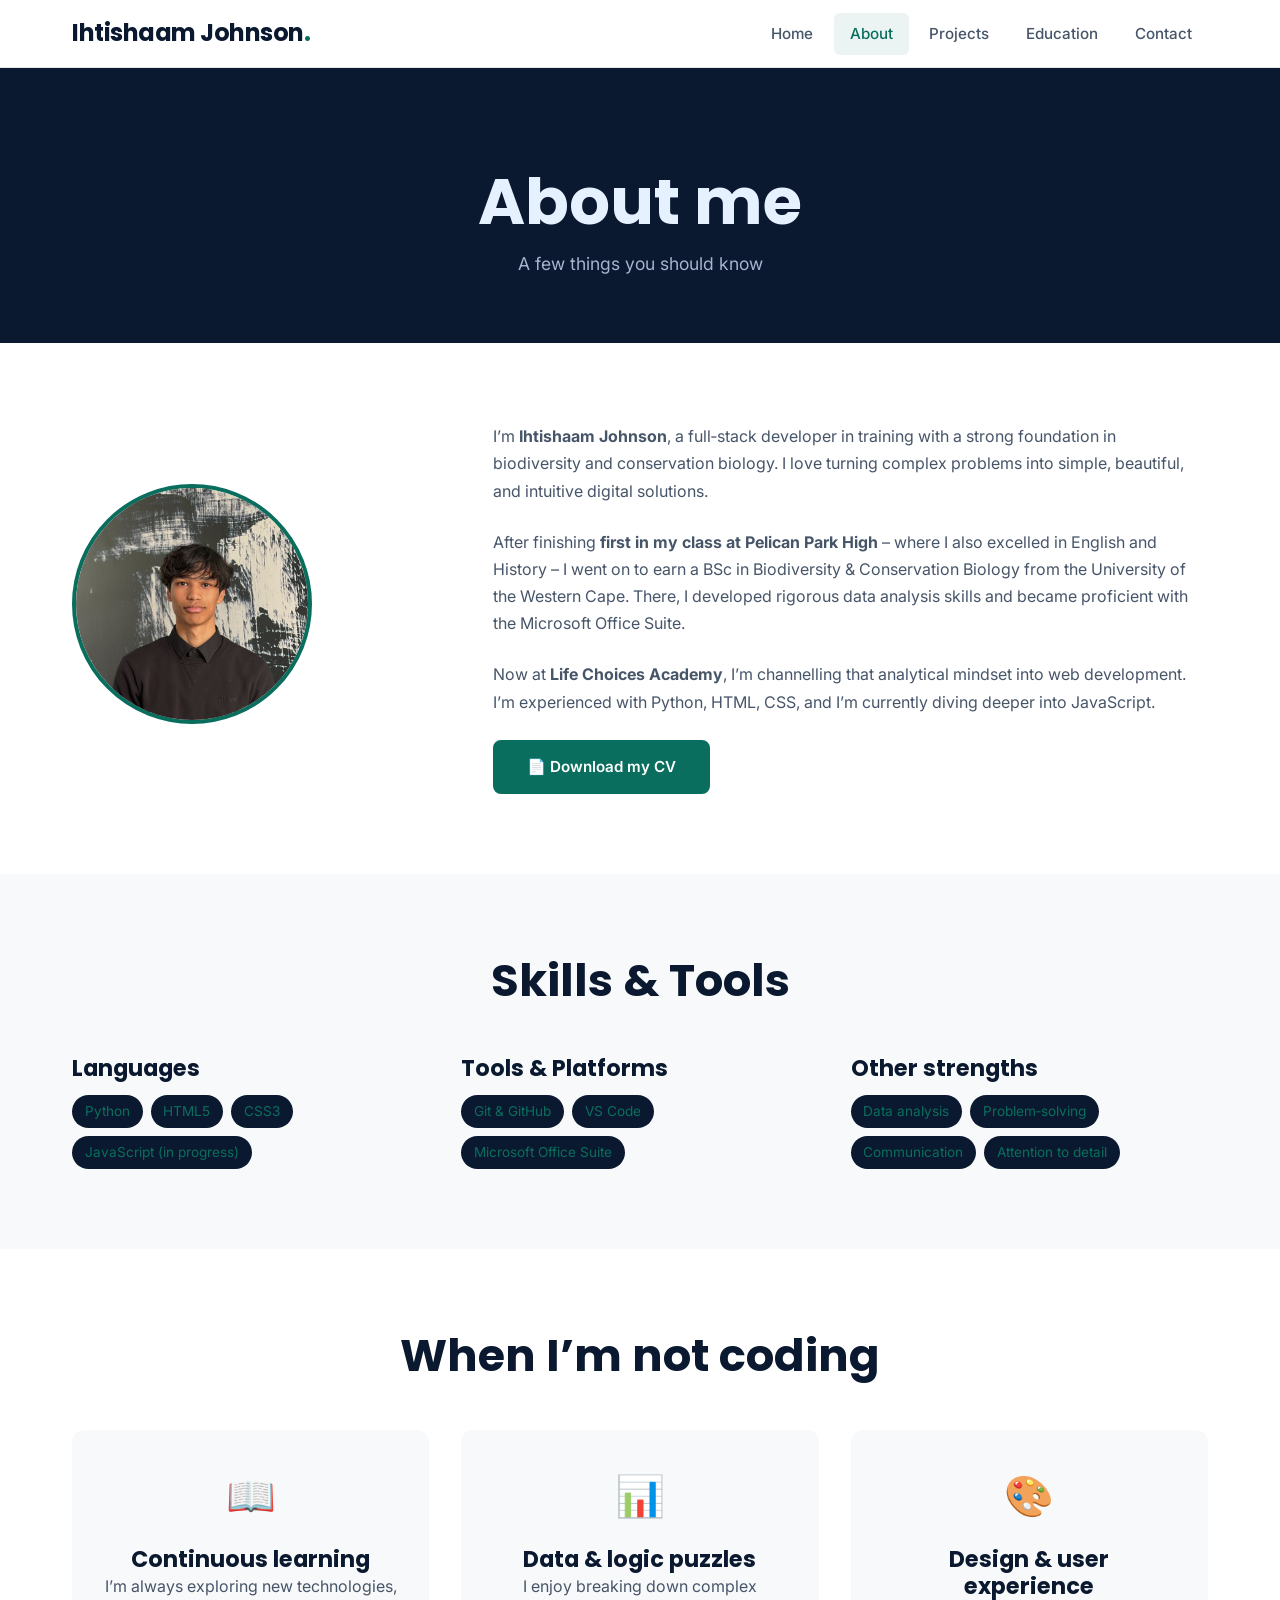
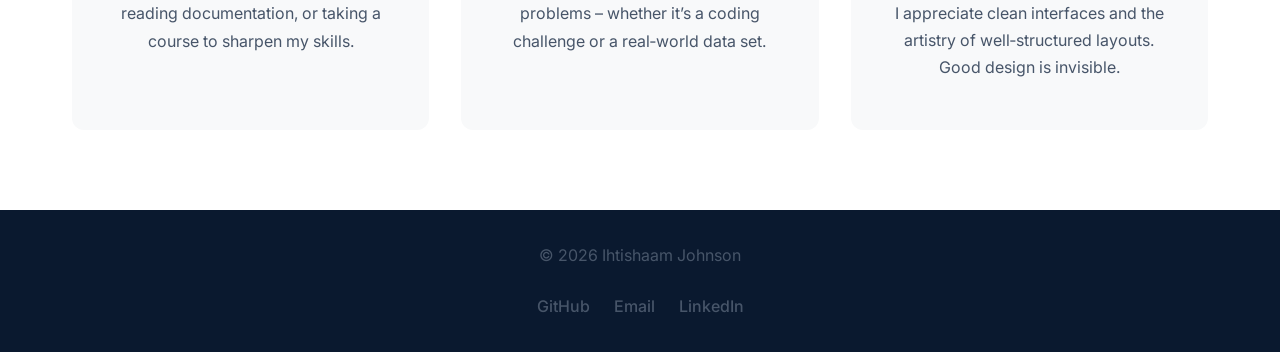
==== about.html @ be78b231 "initial commit" ====
<!DOCTYPE html>
<html lang="en">
<head>
    <meta charset="UTF-8">
    <meta name="viewport" content="width=device-width, initial-scale=1.0">
    <meta name="description" content="About Ihtishaam Johnson – background, skills, and interests.">
    <title>About | Ihtishaam Johnson</title>
    <link rel="stylesheet" href="style.css">
    <link rel="preconnect" href="https://fonts.googleapis.com">
    <link rel="preconnect" href="https://fonts.gstatic.com" crossorigin>
    <link href="https://fonts.googleapis.com/css2?family=Inter:opsz,wght@14..32,400;14..32,500;14..32,600;14..32,700&family=Poppins:wght@600;700;800&display=swap" rel="stylesheet">
</head>
<body>
    <a href="#main-content" class="skip-link">Skip to main content</a>
    <header class="site-header">
        <div class="container nav-container">
            <a href="index.html" class="logo">Ihtishaam Johnson<span class="logo-dot">.</span></a>
            <nav aria-label="Main navigation">
                <ul class="nav-links">
                    <li><a href="index.html" class="nav-link">Home</a></li>
                    <li><a href="about.html" class="nav-link active">About</a></li>
                    <li><a href="projects.html" class="nav-link">Projects</a></li>
                    <li><a href="education.html" class="nav-link">Education</a></li>
                    <li><a href="contact.html" class="nav-link">Contact</a></li>
                </ul>
            </nav>
        </div>
    </header>

    <main id="main-content">
        <section class="page-header about-header">
            <div class="container">
                <h1>About me</h1>
                <p class="page-subtitle">A few things you should know</p>
            </div>
        </section>

        <section class="bio-section">
            <div class="container bio-grid">
                <div class="bio-image">
                    <img src="IMG_1108.jpg" alt="Ihtishaam Johnson" class="bio-portrait">
                </div>
                <div class="bio-text">
                    <p>I’m <strong>Ihtishaam Johnson</strong>, a full‑stack developer in training with a strong foundation in biodiversity and conservation biology. I love turning complex problems into simple, beautiful, and intuitive digital solutions.</p>
                    <p>After finishing <strong>first in my class at Pelican Park High</strong> – where I also excelled in English and History – I went on to earn a BSc in Biodiversity & Conservation Biology from the University of the Western Cape. There, I developed rigorous data analysis skills and became proficient with the Microsoft Office Suite.</p>
                    <p>Now at <strong>Life Choices Academy</strong>, I’m channelling that analytical mindset into web development. I’m experienced with Python, HTML, CSS, and I’m currently diving deeper into JavaScript.</p>
                    <a href="#" class="btn btn-primary" download>📄 Download my CV</a>
                </div>
            </div>
        </section>

        <section class="skills-section">
            <div class="container">
                <h2 class="section-heading">Skills &amp; Tools</h2>
                <div class="skills-grid">
                    <div class="skill-category">
                        <h3>Languages</h3>
                        <ul class="skill-tags">
                            <li>Python</li>
                            <li>HTML5</li>
                            <li>CSS3</li>
                            <li>JavaScript (in progress)</li>
                        </ul>
                    </div>
                    <div class="skill-category">
                        <h3>Tools &amp; Platforms</h3>
                        <ul class="skill-tags">
                            <li>Git &amp; GitHub</li>
                            <li>VS Code</li>
                            <li>Microsoft Office Suite</li>
                        </ul>
                    </div>
                    <div class="skill-category">
                        <h3>Other strengths</h3>
                        <ul class="skill-tags">
                            <li>Data analysis</li>
                            <li>Problem‑solving</li>
                            <li>Communication</li>
                            <li>Attention to detail</li>
                        </ul>
                    </div>
                </div>
            </div>
        </section>

        <section class="interests-section">
            <div class="container">
                <h2 class="section-heading">When I’m not coding</h2>
                <div class="interests-grid">
                    <div class="interest-card">
                        <span class="interest-icon">&#128214;</span>
                        <h3>Continuous learning</h3>
                        <p>I’m always exploring new technologies, reading documentation, or taking a course to sharpen my skills.</p>
                    </div>
                    <div class="interest-card">
                        <span class="interest-icon">&#128202;</span>
                        <h3>Data &amp; logic puzzles</h3>
                        <p>I enjoy breaking down complex problems – whether it’s a coding challenge or a real‑world data set.</p>
                    </div>
                    <div class="interest-card">
                        <span class="interest-icon">&#127912;</span>
                        <h3>Design &amp; user experience</h3>
                        <p>I appreciate clean interfaces and the artistry of well‑structured layouts. Good design is invisible.</p>
                    </div>
                </div>
            </div>
        </section>
    </main>

    <footer class="site-footer">
        <div class="container footer-content">
            <p>&copy; 2026 Ihtishaam Johnson</p>
            <div class="footer-social">
                <a href="https://github.com/ihtishaamj63-web" target="_blank" rel="noopener noreferrer">GitHub</a>
                <a href="mailto:ihtishaamj63@gmail.com">Email</a>
                <a href="https://linkedin.com/" target="_blank" rel="noopener noreferrer">LinkedIn</a>
            </div>
        </div>
    </footer>
</body>
</html>
---- style.css ----
/* ============================================================
   Ihtishaam Johnson – Portfolio Stylesheet
   Updated for better readability (light blue → deeper teal)
   ============================================================ */

:root {
    --navy: #0a192f;
    --navy-light: #112240;
    --navy-shadow: rgba(10, 25, 47, 0.15);
    --slate: #475569;
    --slate-light: #a8b2d1;
    --white: #e6f1ff;
    --teal: #0a6e5e;           /* darker teal – easy to see on white */
    --teal-tint: rgba(10, 110, 94, 0.08);
    --background: #f8f9fa;
    --card-bg: #ffffff;
    --radius: 12px;
    --transition: 0.2s ease-in-out;
    --font-heading: 'Poppins', sans-serif;
    --font-body: 'Inter', sans-serif;
}

*, *::before, *::after { box-sizing: border-box; margin: 0; padding: 0; }

html { scroll-behavior: smooth; font-size: 16px; }

body {
    font-family: var(--font-body);
    background: var(--background);
    color: var(--navy);
    line-height: 1.7;
    -webkit-font-smoothing: antialiased;
}

.skip-link {
    position: absolute; top: -100px; left: 0; background: var(--navy); color: var(--white);
    padding: 1rem; z-index: 1000; font-weight: 600; border-radius: 0 0 var(--radius) 0;
    transition: top 0.2s;
}
.skip-link:focus { top: 0; }

.container { width: 100%; max-width: 1200px; margin: 0 auto; padding: 0 2rem; }

h1, h2, h3, h4 { font-family: var(--font-heading); font-weight: 700; line-height: 1.2; }
h1 { font-size: clamp(2.2rem, 5vw, 4rem); }
h2 { font-size: clamp(1.8rem, 3.5vw, 2.8rem); }
h3 { font-size: 1.4rem; }
p { margin-bottom: 1rem; color: var(--slate); }
a { color: var(--teal); text-decoration: none; transition: color var(--transition); }
a:hover { color: var(--navy); }   /* hover to navy for better contrast */

/* NAVIGATION */
.site-header {
    background: rgba(255,255,255,0.9);
    backdrop-filter: blur(10px);
    border-bottom: 1px solid rgba(10,25,47,0.1);
    position: sticky; top: 0; z-index: 100;
    padding: 0.8rem 0;
}
.nav-container { display: flex; align-items: center; justify-content: space-between; flex-wrap: wrap; }
.logo {
    font-family: var(--font-heading); font-weight: 700; font-size: 1.5rem;
    color: var(--navy); letter-spacing: -0.5px;
}
.logo-dot { color: var(--teal); }
.nav-links { display: flex; gap: 0.3rem; list-style: none; flex-wrap: wrap; }
.nav-link {
    padding: 0.5rem 1rem; font-size: 0.95rem; font-weight: 500; color: var(--slate);
    border-radius: 6px; transition: all var(--transition); display: inline-block;
}
.nav-link:hover { color: var(--teal); background: var(--teal-tint); }
.nav-link.active { color: var(--teal); background: var(--teal-tint); }

/* BUTTONS */
.btn {
    display: inline-block; padding: 0.75rem 2rem; font-weight: 600; font-size: 0.95rem;
    border: 2px solid transparent; border-radius: 8px; cursor: pointer; text-align: center;
    transition: all var(--transition); font-family: var(--font-body);
}
.btn-primary { background: var(--teal); color: #fff; border-color: var(--teal); }
.btn-primary:hover { background: var(--navy); color: var(--teal); border-color: var(--navy); }
.btn-outline { background: transparent; color: var(--navy); border-color: var(--navy); }
.btn-outline:hover { background: var(--navy); color: #fff; }
.btn-secondary { background: transparent; color: var(--teal); border-color: var(--teal); }
.btn-secondary:hover { background: var(--teal); color: #fff; }
.btn-small { padding: 0.5rem 1.2rem; font-size: 0.85rem; }
.btn-disabled { opacity: 0.5; cursor: not-allowed; pointer-events: none; }

/* HERO (home) */
.hero {
    min-height: 90vh; display: flex; align-items: center;
    background: linear-gradient(180deg, #f8f9fa 0%, #e9edf2 100%);
}
.hero-content { display: flex; align-items: center; gap: 4rem; }
.hero-text { flex: 1; }
.hero-greeting { color: var(--teal); font-family: var(--font-heading); font-weight: 600; margin-bottom: 0.5rem; }
.hero-name { color: var(--navy); margin-bottom: 0.3rem; }
.hero-tagline { color: var(--slate); font-size: 2rem; margin-bottom: 1.5rem; }
.hero-description { max-width: 500px; margin-bottom: 2rem; }
.hero-buttons { display: flex; gap: 1rem; flex-wrap: wrap; }
.hero-image-wrapper { flex-shrink: 0; }
.hero-portrait {
    width: 280px; height: 280px; border-radius: 50%; object-fit: cover;
    border: 4px solid var(--teal); box-shadow: 0 10px 30px rgba(0,0,0,0.1);
    transition: transform var(--transition);
}
.hero-portrait:hover { transform: scale(1.02); }

/* FEATURES (home) */
.features { padding: 6rem 0; background: #fff; }
.features-grid { display: grid; grid-template-columns: repeat(auto-fit, minmax(250px, 1fr)); gap: 2.5rem; }
.feature-item { text-align: center; }
.feature-icon { font-size: 2.5rem; display: block; margin-bottom: 1rem; }
.feature-item h3 { margin-bottom: 0.5rem; color: var(--navy); }

/* PAGE HEADERS */
.page-header { padding: 6rem 0 3rem; text-align: center; background: var(--navy); color: var(--white); }
.page-header h1 { color: var(--white); }
.page-subtitle { color: var(--slate-light); font-size: 1.1rem; margin-top: 0.5rem; }

/* BIO (about) */
.bio-section { padding: 5rem 0; background: #fff; }
.bio-grid { display: grid; grid-template-columns: 1fr 2fr; gap: 4rem; align-items: center; }
.bio-portrait { width: 240px; height: 240px; border-radius: 50%; object-fit: cover; border: 4px solid var(--teal); }
.bio-text p { margin-bottom: 1.5rem; }

/* SKILLS (about) */
.skills-section { padding: 5rem 0; background: var(--background); }
.section-heading { text-align: center; margin-bottom: 3rem; }
.skills-grid { display: grid; grid-template-columns: repeat(auto-fit, minmax(200px, 1fr)); gap: 2rem; }
.skill-category h3 { margin-bottom: 0.8rem; color: var(--navy); }
.skill-tags { list-style: none; display: flex; flex-wrap: wrap; gap: 0.5rem; }
.skill-tags li { background: var(--navy); color: var(--teal); padding: 0.3rem 0.8rem; border-radius: 20px; font-size: 0.85rem; }

/* INTERESTS */
.interests-section { padding: 5rem 0; background: #fff; }
.interests-grid { display: grid; grid-template-columns: repeat(auto-fit, minmax(250px, 1fr)); gap: 2rem; }
.interest-card { background: var(--background); padding: 2rem; border-radius: var(--radius); text-align: center; transition: all var(--transition); }
.interest-card:hover { transform: translateY(-5px); box-shadow: 0 10px 20px rgba(0,0,0,0.08); }
.interest-icon { font-size: 2.5rem; display: block; margin-bottom: 1rem; }

/* PROJECTS */
.projects-grid-section { padding: 5rem 0; background: #fff; }
.project-cards { display: grid; grid-template-columns: repeat(auto-fit, minmax(300px, 1fr)); gap: 2rem; }
.project-card {
    background: var(--background); padding: 2rem; border-radius: var(--radius);
    transition: all var(--transition); text-align: center;
    border: 1px solid transparent;
}
.project-card:hover { border-color: var(--teal); transform: translateY(-5px); box-shadow: 0 10px 20px rgba(0,0,0,0.1); }
.project-icon { font-size: 3rem; margin-bottom: 1rem; }
.project-card h3 { margin-bottom: 0.5rem; }
.tech-list { display: flex; justify-content: center; gap: 0.5rem; list-style: none; margin: 1rem 0; flex-wrap: wrap; }
.tech-list li { background: var(--navy); color: var(--teal); padding: 0.2rem 0.7rem; border-radius: 15px; font-size: 0.8rem; }
.project-card-soon { opacity: 0.8; }

/* EDUCATION TIMELINE */
.education-timeline { padding: 5rem 0; background: #fff; }
.timeline { max-width: 700px; margin: 0 auto; position: relative; padding-left: 3rem; }
.timeline::before { content: ''; position: absolute; left: 15px; top: 0; bottom: 0; width: 3px; background: var(--teal); }
.timeline-item { position: relative; margin-bottom: 2.5rem; }
.timeline-marker {
    position: absolute; left: -2.5rem; top: 5px; width: 20px; height: 20px;
    background: var(--navy); border: 3px solid var(--teal); border-radius: 50%;
}
.marker-current { background: var(--teal); }
.timeline-card { background: var(--background); padding: 1.5rem; border-radius: var(--radius); }
.date { font-size: 0.8rem; font-weight: 600; color: var(--teal); text-transform: uppercase; }
.location { font-size: 0.9rem; color: var(--slate); margin-bottom: 0.5rem; }

/* CONTACT */
.contact-section { padding: 5rem 0; background: #fff; }
.contact-grid { display: grid; grid-template-columns: 1fr 1fr; gap: 3rem; }
.contact-info { font-size: 1.05rem; }
.contact-form { display: flex; flex-direction: column; gap: 1.2rem; }
.form-group { display: flex; flex-direction: column; }
.form-group label { font-weight: 600; margin-bottom: 0.3rem; color: var(--navy); }
.form-group input, .form-group textarea {
    padding: 0.8rem 1rem; border: 2px solid #e0e0e0; border-radius: 8px;
    font-family: var(--font-body); font-size: 1rem; transition: border-color var(--transition);
}
.form-group input:focus, .form-group textarea:focus { outline: none; border-color: var(--teal); }

/* FOOTER */
.site-footer { background: var(--navy); color: var(--slate); padding: 2rem 0; text-align: center; }
.footer-content { display: flex; flex-direction: column; align-items: center; gap: 0.5rem; }
.footer-social { display: flex; gap: 1.5rem; }
.footer-social a { color: var(--slate); font-weight: 500; }
.footer-social a:hover { color: var(--teal); }

/* RESPONSIVE */
@media (max-width: 768px) {
    .hero-content { flex-direction: column-reverse; text-align: center; gap: 2rem; }
    .hero-portrait { width: 200px; height: 200px; }
    .bio-grid { grid-template-columns: 1fr; }
    .contact-grid { grid-template-columns: 1fr; }
    .nav-container { justify-content: center; }
}
@media (max-width: 480px) {
    .nav-links { flex-direction: column; align-items: center; width: 100%; }
}
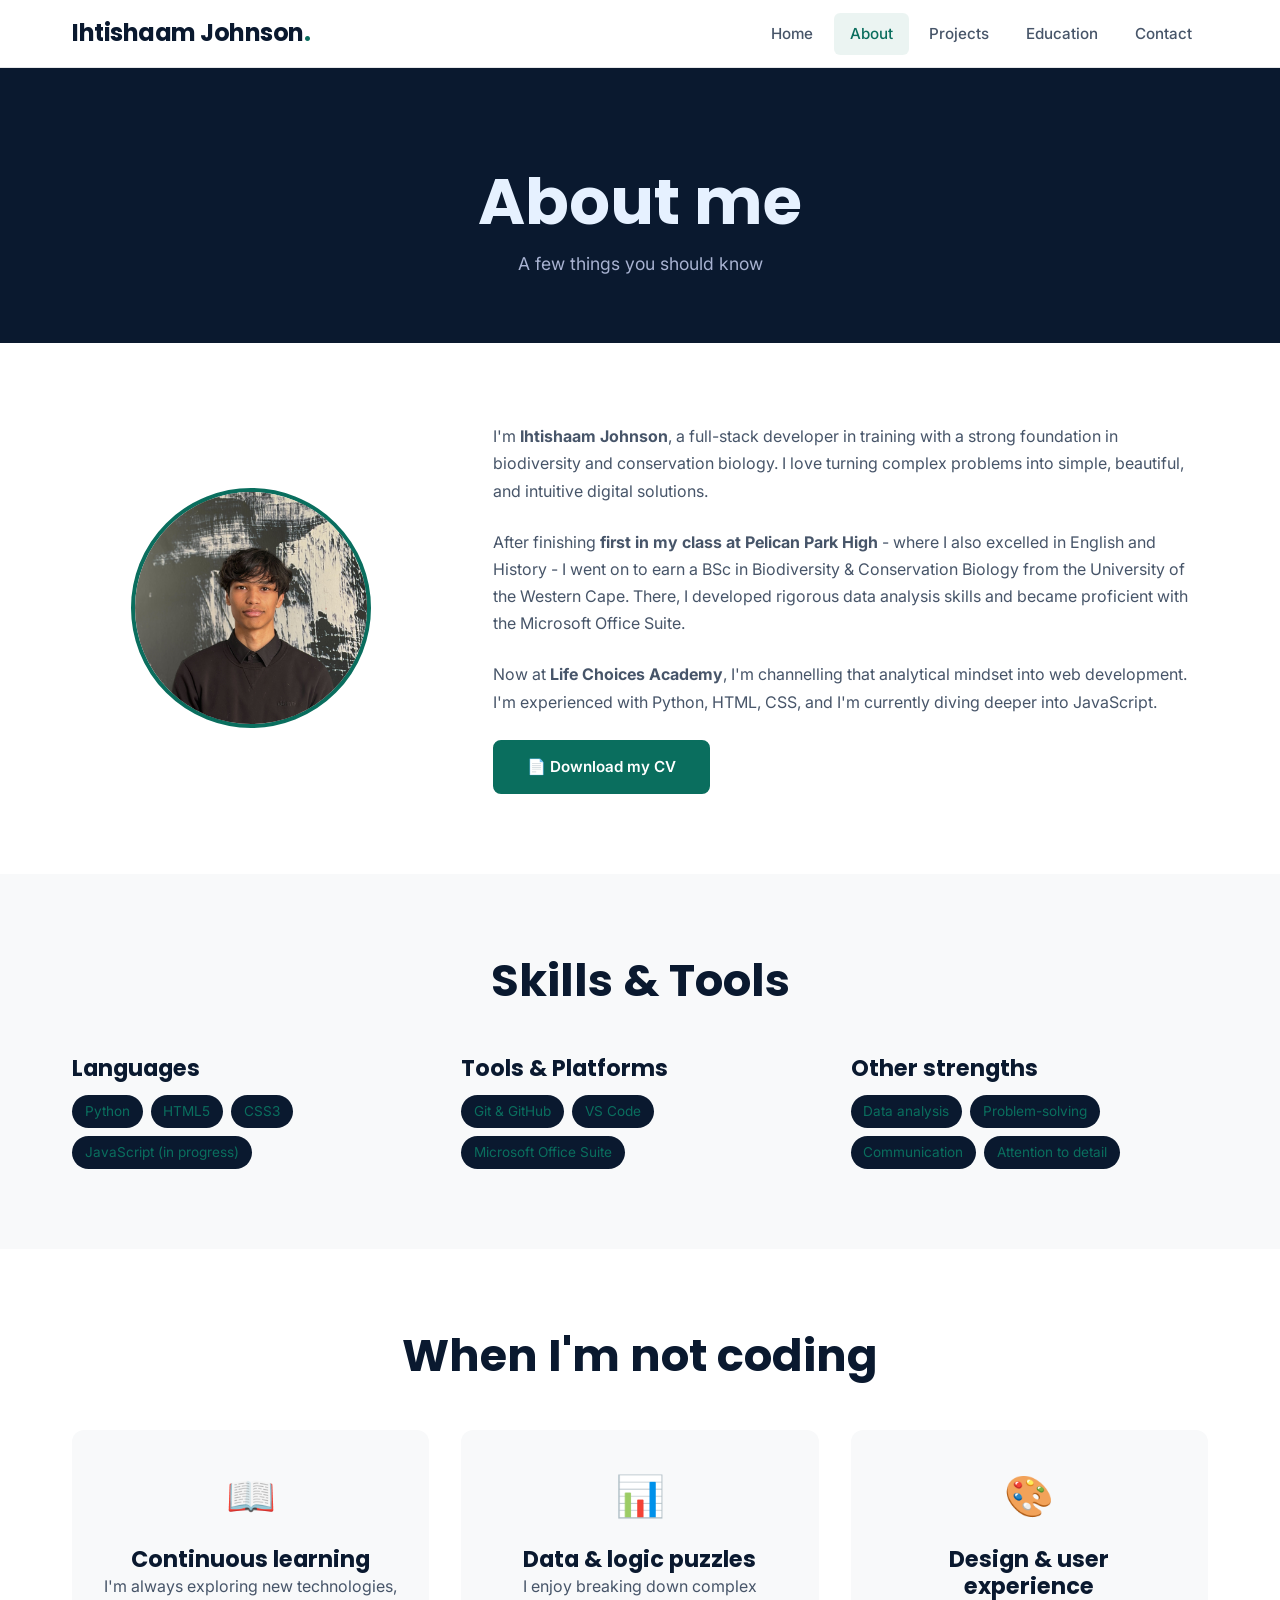
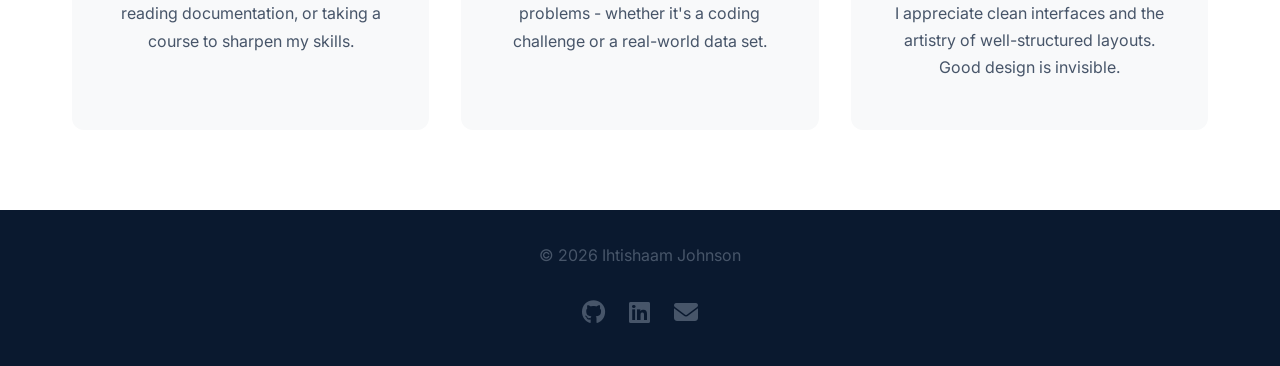
==== commit 29db1aa1: "media query adjustment" ====
--- a/about.html
+++ b/about.html
@@ -1,121 +1,184 @@
-<!DOCTYPE html>
+<!doctype html>
 <html lang="en">
-<head>
-    <meta charset="UTF-8">
-    <meta name="viewport" content="width=device-width, initial-scale=1.0">
-    <meta name="description" content="About Ihtishaam Johnson – background, skills, and interests.">
+  <head>
+    <meta charset="UTF-8" />
+    <meta name="viewport" content="width=device-width, initial-scale=1.0" />
+    <meta
+      name="description"
+      content="About Ihtishaam Johnson - background, skills, and interests."
+    />
     <title>About | Ihtishaam Johnson</title>
-    <link rel="stylesheet" href="style.css">
-    <link rel="preconnect" href="https://fonts.googleapis.com">
-    <link rel="preconnect" href="https://fonts.gstatic.com" crossorigin>
-    <link href="https://fonts.googleapis.com/css2?family=Inter:opsz,wght@14..32,400;14..32,500;14..32,600;14..32,700&family=Poppins:wght@600;700;800&display=swap" rel="stylesheet">
-</head>
-<body>
+    <link rel="stylesheet" href="style.css" />
+    <link rel="preconnect" href="https://fonts.googleapis.com" />
+    <link rel="preconnect" href="https://fonts.gstatic.com" crossorigin />
+    <link
+      href="https://fonts.googleapis.com/css2?family=Inter:opsz,wght@14..32,400;14..32,500;14..32,600;14..32,700&family=Poppins:wght@600;700;800&display=swap"
+      rel="stylesheet"
+    />
+    <link
+      rel="stylesheet"
+      href="https://cdnjs.cloudflare.com/ajax/libs/font-awesome/6.5.1/css/all.min.css"
+    />
+  </head>
+  <body>
     <a href="#main-content" class="skip-link">Skip to main content</a>
     <header class="site-header">
-        <div class="container nav-container">
-            <a href="index.html" class="logo">Ihtishaam Johnson<span class="logo-dot">.</span></a>
-            <nav aria-label="Main navigation">
-                <ul class="nav-links">
-                    <li><a href="index.html" class="nav-link">Home</a></li>
-                    <li><a href="about.html" class="nav-link active">About</a></li>
-                    <li><a href="projects.html" class="nav-link">Projects</a></li>
-                    <li><a href="education.html" class="nav-link">Education</a></li>
-                    <li><a href="contact.html" class="nav-link">Contact</a></li>
-                </ul>
-            </nav>
-        </div>
+      <div class="container nav-container">
+        <a href="index.html" class="logo"
+          >Ihtishaam Johnson<span class="logo-dot">.</span></a
+        >
+        <nav aria-label="Main navigation">
+          <ul class="nav-links">
+            <li><a href="index.html" class="nav-link">Home</a></li>
+            <li><a href="about.html" class="nav-link active">About</a></li>
+            <li><a href="projects.html" class="nav-link">Projects</a></li>
+            <li><a href="education.html" class="nav-link">Education</a></li>
+            <li><a href="contact.html" class="nav-link">Contact</a></li>
+          </ul>
+        </nav>
+      </div>
     </header>
 
     <main id="main-content">
-        <section class="page-header about-header">
-            <div class="container">
-                <h1>About me</h1>
-                <p class="page-subtitle">A few things you should know</p>
+      <section class="page-header about-header">
+        <div class="container">
+          <h1>About me</h1>
+          <p class="page-subtitle">A few things you should know</p>
+        </div>
+      </section>
+
+      <section class="bio-section">
+        <div class="container bio-grid">
+          <div class="bio-image">
+            <img
+              src="IMG_1108.jpg"
+              alt="Ihtishaam Johnson"
+              class="bio-portrait"
+            />
+          </div>
+          <div class="bio-text">
+            <p>
+              I'm <strong>Ihtishaam Johnson</strong>, a full-stack developer in
+              training with a strong foundation in biodiversity and conservation
+              biology. I love turning complex problems into simple, beautiful,
+              and intuitive digital solutions.
+            </p>
+            <p>
+              After finishing
+              <strong>first in my class at Pelican Park High</strong> - where I
+              also excelled in English and History - I went on to earn a BSc in
+              Biodiversity & Conservation Biology from the University of the
+              Western Cape. There, I developed rigorous data analysis skills and
+              became proficient with the Microsoft Office Suite.
+            </p>
+            <p>
+              Now at <strong>Life Choices Academy</strong>, I'm channelling that
+              analytical mindset into web development. I'm experienced with
+              Python, HTML, CSS, and I'm currently diving deeper into
+              JavaScript.
+            </p>
+            <a href="CV Ihtishaam Johnson.docx" class="btn btn-primary" download
+              >📄 Download my CV</a
+            >
+          </div>
+        </div>
+      </section>
+
+      <section class="skills-section">
+        <div class="container">
+          <h2 class="section-heading">Skills &amp; Tools</h2>
+          <div class="skills-grid">
+            <div class="skill-category">
+              <h3>Languages</h3>
+              <ul class="skill-tags">
+                <li>Python</li>
+                <li>HTML5</li>
+                <li>CSS3</li>
+                <li>JavaScript (in progress)</li>
+              </ul>
             </div>
-        </section>
+            <div class="skill-category">
+              <h3>Tools &amp; Platforms</h3>
+              <ul class="skill-tags">
+                <li>Git &amp; GitHub</li>
+                <li>VS Code</li>
+                <li>Microsoft Office Suite</li>
+              </ul>
+            </div>
+            <div class="skill-category">
+              <h3>Other strengths</h3>
+              <ul class="skill-tags">
+                <li>Data analysis</li>
+                <li>Problem-solving</li>
+                <li>Communication</li>
+                <li>Attention to detail</li>
+              </ul>
+            </div>
+          </div>
+        </div>
+      </section>
 
-        <section class="bio-section">
-            <div class="container bio-grid">
-                <div class="bio-image">
-                    <img src="IMG_1108.jpg" alt="Ihtishaam Johnson" class="bio-portrait">
-                </div>
-                <div class="bio-text">
-                    <p>I’m <strong>Ihtishaam Johnson</strong>, a full‑stack developer in training with a strong foundation in biodiversity and conservation biology. I love turning complex problems into simple, beautiful, and intuitive digital solutions.</p>
-                    <p>After finishing <strong>first in my class at Pelican Park High</strong> – where I also excelled in English and History – I went on to earn a BSc in Biodiversity & Conservation Biology from the University of the Western Cape. There, I developed rigorous data analysis skills and became proficient with the Microsoft Office Suite.</p>
-                    <p>Now at <strong>Life Choices Academy</strong>, I’m channelling that analytical mindset into web development. I’m experienced with Python, HTML, CSS, and I’m currently diving deeper into JavaScript.</p>
-                    <a href="#" class="btn btn-primary" download>📄 Download my CV</a>
-                </div>
+      <section class="interests-section">
+        <div class="container">
+          <h2 class="section-heading">When I'm not coding</h2>
+          <div class="interests-grid">
+            <div class="interest-card">
+              <span class="interest-icon">&#128214;</span>
+              <h3>Continuous learning</h3>
+              <p>
+                I'm always exploring new technologies, reading documentation, or
+                taking a course to sharpen my skills.
+              </p>
             </div>
-        </section>
-
-        <section class="skills-section">
-            <div class="container">
-                <h2 class="section-heading">Skills &amp; Tools</h2>
-                <div class="skills-grid">
-                    <div class="skill-category">
-                        <h3>Languages</h3>
-                        <ul class="skill-tags">
-                            <li>Python</li>
-                            <li>HTML5</li>
-                            <li>CSS3</li>
-                            <li>JavaScript (in progress)</li>
-                        </ul>
-                    </div>
-                    <div class="skill-category">
-                        <h3>Tools &amp; Platforms</h3>
-                        <ul class="skill-tags">
-                            <li>Git &amp; GitHub</li>
-                            <li>VS Code</li>
-                            <li>Microsoft Office Suite</li>
-                        </ul>
-                    </div>
-                    <div class="skill-category">
-                        <h3>Other strengths</h3>
-                        <ul class="skill-tags">
-                            <li>Data analysis</li>
-                            <li>Problem‑solving</li>
-                            <li>Communication</li>
-                            <li>Attention to detail</li>
-                        </ul>
-                    </div>
-                </div>
+            <div class="interest-card">
+              <span class="interest-icon">&#128202;</span>
+              <h3>Data &amp; logic puzzles</h3>
+              <p>
+                I enjoy breaking down complex problems - whether it's a coding
+                challenge or a real-world data set.
+              </p>
             </div>
-        </section>
-
-        <section class="interests-section">
-            <div class="container">
-                <h2 class="section-heading">When I’m not coding</h2>
-                <div class="interests-grid">
-                    <div class="interest-card">
-                        <span class="interest-icon">&#128214;</span>
-                        <h3>Continuous learning</h3>
-                        <p>I’m always exploring new technologies, reading documentation, or taking a course to sharpen my skills.</p>
-                    </div>
-                    <div class="interest-card">
-                        <span class="interest-icon">&#128202;</span>
-                        <h3>Data &amp; logic puzzles</h3>
-                        <p>I enjoy breaking down complex problems – whether it’s a coding challenge or a real‑world data set.</p>
-                    </div>
-                    <div class="interest-card">
-                        <span class="interest-icon">&#127912;</span>
-                        <h3>Design &amp; user experience</h3>
-                        <p>I appreciate clean interfaces and the artistry of well‑structured layouts. Good design is invisible.</p>
-                    </div>
-                </div>
+            <div class="interest-card">
+              <span class="interest-icon">&#127912;</span>
+              <h3>Design &amp; user experience</h3>
+              <p>
+                I appreciate clean interfaces and the artistry of
+                well-structured layouts. Good design is invisible.
+              </p>
             </div>
-        </section>
+          </div>
+        </div>
+      </section>
     </main>
 
     <footer class="site-footer">
-        <div class="container footer-content">
-            <p>&copy; 2026 Ihtishaam Johnson</p>
-            <div class="footer-social">
-                <a href="https://github.com/ihtishaamj63-web" target="_blank" rel="noopener noreferrer">GitHub</a>
-                <a href="mailto:ihtishaamj63@gmail.com">Email</a>
-                <a href="https://linkedin.com/" target="_blank" rel="noopener noreferrer">LinkedIn</a>
-            </div>
+      <div class="container footer-content">
+        <p>&copy; 2026 Ihtishaam Johnson</p>
+        <div class="footer-social">
+          <!-- GitHub -->
+          <a
+            href="https://github.com/ihtishaamj63-web"
+            target="_blank"
+            rel="noopener noreferrer"
+            aria-label="GitHub"
+          >
+            <i class="fa-brands fa-github"></i>
+          </a>
+          <!-- LinkedIn -->
+          <a
+            href="https://linkedin.com/"
+            target="_blank"
+            rel="noopener noreferrer"
+            aria-label="LinkedIn"
+          >
+            <i class="fa-brands fa-linkedin"></i>
+          </a>
+          <!-- Gmail -->
+          <a href="mailto:ihtishaamj63@gmail.com" aria-label="Email">
+            <i class="fa-solid fa-envelope"></i>
+          </a>
         </div>
+      </div>
     </footer>
-</body>
-</html>+  </body>
+</html>
--- a/style.css
+++ b/style.css
@@ -1,201 +1,613 @@
 /* ============================================================
    Ihtishaam Johnson – Portfolio Stylesheet
-   Updated for better readability (light blue → deeper teal)
+   Updated: fixed About page alignment on mobile
    ============================================================ */
 
 :root {
-    --navy: #0a192f;
-    --navy-light: #112240;
-    --navy-shadow: rgba(10, 25, 47, 0.15);
-    --slate: #475569;
-    --slate-light: #a8b2d1;
-    --white: #e6f1ff;
-    --teal: #0a6e5e;           /* darker teal – easy to see on white */
-    --teal-tint: rgba(10, 110, 94, 0.08);
-    --background: #f8f9fa;
-    --card-bg: #ffffff;
-    --radius: 12px;
-    --transition: 0.2s ease-in-out;
-    --font-heading: 'Poppins', sans-serif;
-    --font-body: 'Inter', sans-serif;
-}
-
-*, *::before, *::after { box-sizing: border-box; margin: 0; padding: 0; }
-
-html { scroll-behavior: smooth; font-size: 16px; }
+  --navy: #0a192f;
+  --navy-light: #112240;
+  --navy-shadow: rgba(10, 25, 47, 0.15);
+  --slate: #475569;
+  --slate-light: #a8b2d1;
+  --white: #e6f1ff;
+  --teal: #0a6e5e;
+  --teal-tint: rgba(10, 110, 94, 0.08);
+  --background: #f8f9fa;
+  --card-bg: #ffffff;
+  --radius: 12px;
+  --transition: 0.2s ease-in-out;
+  --font-heading: "Poppins", sans-serif;
+  --font-body: "Inter", sans-serif;
+}
+
+*,
+*::before,
+*::after {
+  box-sizing: border-box;
+  margin: 0;
+  padding: 0;
+}
+
+html {
+  scroll-behavior: smooth;
+  font-size: 16px;
+}
 
 body {
-    font-family: var(--font-body);
-    background: var(--background);
-    color: var(--navy);
-    line-height: 1.7;
-    -webkit-font-smoothing: antialiased;
+  font-family: var(--font-body);
+  background: var(--background);
+  color: var(--navy);
+  line-height: 1.7;
+  -webkit-font-smoothing: antialiased;
 }
 
 .skip-link {
-    position: absolute; top: -100px; left: 0; background: var(--navy); color: var(--white);
-    padding: 1rem; z-index: 1000; font-weight: 600; border-radius: 0 0 var(--radius) 0;
-    transition: top 0.2s;
-}
-.skip-link:focus { top: 0; }
-
-.container { width: 100%; max-width: 1200px; margin: 0 auto; padding: 0 2rem; }
-
-h1, h2, h3, h4 { font-family: var(--font-heading); font-weight: 700; line-height: 1.2; }
-h1 { font-size: clamp(2.2rem, 5vw, 4rem); }
-h2 { font-size: clamp(1.8rem, 3.5vw, 2.8rem); }
-h3 { font-size: 1.4rem; }
-p { margin-bottom: 1rem; color: var(--slate); }
-a { color: var(--teal); text-decoration: none; transition: color var(--transition); }
-a:hover { color: var(--navy); }   /* hover to navy for better contrast */
+  position: absolute;
+  top: -100px;
+  left: 0;
+  background: var(--navy);
+  color: var(--white);
+  padding: 1rem;
+  z-index: 1000;
+  font-weight: 600;
+  border-radius: 0 0 var(--radius) 0;
+  transition: top 0.2s;
+}
+.skip-link:focus {
+  top: 0;
+}
+
+.container {
+  width: 100%;
+  max-width: 1200px;
+  margin: 0 auto;
+  padding: 0 2rem;
+}
+
+h1,
+h2,
+h3,
+h4 {
+  font-family: var(--font-heading);
+  font-weight: 700;
+  line-height: 1.2;
+}
+h1 {
+  font-size: clamp(2.2rem, 5vw, 4rem);
+}
+h2 {
+  font-size: clamp(1.8rem, 3.5vw, 2.8rem);
+}
+h3 {
+  font-size: 1.4rem;
+}
+p {
+  margin-bottom: 1rem;
+  color: var(--slate);
+}
+a {
+  color: var(--teal);
+  text-decoration: none;
+  transition: color var(--transition);
+}
+a:hover {
+  color: var(--navy);
+}
 
 /* NAVIGATION */
 .site-header {
-    background: rgba(255,255,255,0.9);
-    backdrop-filter: blur(10px);
-    border-bottom: 1px solid rgba(10,25,47,0.1);
-    position: sticky; top: 0; z-index: 100;
-    padding: 0.8rem 0;
-}
-.nav-container { display: flex; align-items: center; justify-content: space-between; flex-wrap: wrap; }
+  background: rgba(255, 255, 255, 0.9);
+  backdrop-filter: blur(10px);
+  border-bottom: 1px solid rgba(10, 25, 47, 0.1);
+  position: sticky;
+  top: 0;
+  z-index: 100;
+  padding: 0.8rem 0;
+}
+.nav-container {
+  display: flex;
+  align-items: center;
+  justify-content: space-between;
+  flex-wrap: wrap;
+}
 .logo {
-    font-family: var(--font-heading); font-weight: 700; font-size: 1.5rem;
-    color: var(--navy); letter-spacing: -0.5px;
-}
-.logo-dot { color: var(--teal); }
-.nav-links { display: flex; gap: 0.3rem; list-style: none; flex-wrap: wrap; }
+  font-family: var(--font-heading);
+  font-weight: 700;
+  font-size: 1.5rem;
+  color: var(--navy);
+  letter-spacing: -0.5px;
+}
+.logo-dot {
+  color: var(--teal);
+}
+.nav-links {
+  display: flex;
+  gap: 0.3rem;
+  list-style: none;
+  flex-wrap: wrap;
+}
 .nav-link {
-    padding: 0.5rem 1rem; font-size: 0.95rem; font-weight: 500; color: var(--slate);
-    border-radius: 6px; transition: all var(--transition); display: inline-block;
-}
-.nav-link:hover { color: var(--teal); background: var(--teal-tint); }
-.nav-link.active { color: var(--teal); background: var(--teal-tint); }
+  padding: 0.5rem 1rem;
+  font-size: 0.95rem;
+  font-weight: 500;
+  color: var(--slate);
+  border-radius: 6px;
+  transition: all var(--transition);
+  display: inline-block;
+}
+.nav-link:hover {
+  color: var(--teal);
+  background: var(--teal-tint);
+}
+.nav-link.active {
+  color: var(--teal);
+  background: var(--teal-tint);
+}
 
 /* BUTTONS */
 .btn {
-    display: inline-block; padding: 0.75rem 2rem; font-weight: 600; font-size: 0.95rem;
-    border: 2px solid transparent; border-radius: 8px; cursor: pointer; text-align: center;
-    transition: all var(--transition); font-family: var(--font-body);
-}
-.btn-primary { background: var(--teal); color: #fff; border-color: var(--teal); }
-.btn-primary:hover { background: var(--navy); color: var(--teal); border-color: var(--navy); }
-.btn-outline { background: transparent; color: var(--navy); border-color: var(--navy); }
-.btn-outline:hover { background: var(--navy); color: #fff; }
-.btn-secondary { background: transparent; color: var(--teal); border-color: var(--teal); }
-.btn-secondary:hover { background: var(--teal); color: #fff; }
-.btn-small { padding: 0.5rem 1.2rem; font-size: 0.85rem; }
-.btn-disabled { opacity: 0.5; cursor: not-allowed; pointer-events: none; }
+  display: inline-block;
+  padding: 0.75rem 2rem;
+  font-weight: 600;
+  font-size: 0.95rem;
+  border: 2px solid transparent;
+  border-radius: 8px;
+  cursor: pointer;
+  text-align: center;
+  transition: all var(--transition);
+  font-family: var(--font-body);
+}
+.btn-primary {
+  background: var(--teal);
+  color: #fff;
+  border-color: var(--teal);
+}
+.btn-primary:hover {
+  background: var(--navy);
+  color: var(--teal);
+  border-color: var(--navy);
+}
+.btn-outline {
+  background: transparent;
+  color: var(--navy);
+  border-color: var(--navy);
+}
+.btn-outline:hover {
+  background: var(--navy);
+  color: #fff;
+}
+.btn-secondary {
+  background: transparent;
+  color: var(--teal);
+  border-color: var(--teal);
+}
+.btn-secondary:hover {
+  background: var(--teal);
+  color: #fff;
+}
+.btn-small {
+  padding: 0.5rem 1.2rem;
+  font-size: 0.85rem;
+}
+.btn-disabled {
+  opacity: 0.5;
+  cursor: not-allowed;
+  pointer-events: none;
+}
 
 /* HERO (home) */
 .hero {
-    min-height: 90vh; display: flex; align-items: center;
-    background: linear-gradient(180deg, #f8f9fa 0%, #e9edf2 100%);
-}
-.hero-content { display: flex; align-items: center; gap: 4rem; }
-.hero-text { flex: 1; }
-.hero-greeting { color: var(--teal); font-family: var(--font-heading); font-weight: 600; margin-bottom: 0.5rem; }
-.hero-name { color: var(--navy); margin-bottom: 0.3rem; }
-.hero-tagline { color: var(--slate); font-size: 2rem; margin-bottom: 1.5rem; }
-.hero-description { max-width: 500px; margin-bottom: 2rem; }
-.hero-buttons { display: flex; gap: 1rem; flex-wrap: wrap; }
-.hero-image-wrapper { flex-shrink: 0; }
+  min-height: 90vh;
+  display: flex;
+  align-items: center;
+  background: linear-gradient(180deg, #f8f9fa 0%, #e9edf2 100%);
+}
+.hero-content {
+  display: flex;
+  align-items: center;
+  gap: 4rem;
+}
+.hero-text {
+  flex: 1;
+}
+.hero-greeting {
+  color: var(--teal);
+  font-family: var(--font-heading);
+  font-weight: 600;
+  margin-bottom: 0.5rem;
+}
+.hero-name {
+  color: var(--navy);
+  margin-bottom: 0.3rem;
+}
+.hero-tagline {
+  color: var(--slate);
+  font-size: 2rem;
+  margin-bottom: 1.5rem;
+}
+.hero-description {
+  max-width: 500px;
+  margin-bottom: 2rem;
+}
+.hero-buttons {
+  display: flex;
+  gap: 1rem;
+  flex-wrap: wrap;
+}
+.hero-image-wrapper {
+  flex-shrink: 0;
+}
 .hero-portrait {
-    width: 280px; height: 280px; border-radius: 50%; object-fit: cover;
-    border: 4px solid var(--teal); box-shadow: 0 10px 30px rgba(0,0,0,0.1);
-    transition: transform var(--transition);
-}
-.hero-portrait:hover { transform: scale(1.02); }
+  width: 280px;
+  height: 280px;
+  border-radius: 50%;
+  object-fit: cover;
+  border: 4px solid var(--teal);
+  box-shadow: 0 10px 30px rgba(0, 0, 0, 0.1);
+  transition: transform var(--transition);
+}
+.hero-portrait:hover {
+  transform: scale(1.02);
+}
 
 /* FEATURES (home) */
-.features { padding: 6rem 0; background: #fff; }
-.features-grid { display: grid; grid-template-columns: repeat(auto-fit, minmax(250px, 1fr)); gap: 2.5rem; }
-.feature-item { text-align: center; }
-.feature-icon { font-size: 2.5rem; display: block; margin-bottom: 1rem; }
-.feature-item h3 { margin-bottom: 0.5rem; color: var(--navy); }
+.features {
+  padding: 6rem 0;
+  background: #fff;
+}
+.features-grid {
+  display: grid;
+  grid-template-columns: repeat(auto-fit, minmax(250px, 1fr));
+  gap: 2.5rem;
+}
+.feature-item {
+  text-align: center;
+}
+.feature-icon {
+  font-size: 2.5rem;
+  display: block;
+  margin-bottom: 1rem;
+}
+.feature-item h3 {
+  margin-bottom: 0.5rem;
+  color: var(--navy);
+}
 
 /* PAGE HEADERS */
-.page-header { padding: 6rem 0 3rem; text-align: center; background: var(--navy); color: var(--white); }
-.page-header h1 { color: var(--white); }
-.page-subtitle { color: var(--slate-light); font-size: 1.1rem; margin-top: 0.5rem; }
+.page-header {
+  padding: 6rem 0 3rem;
+  text-align: center;
+  background: var(--navy);
+  color: var(--white);
+}
+.page-header h1 {
+  color: var(--white);
+}
+.page-subtitle {
+  color: var(--slate-light);
+  font-size: 1.1rem;
+  margin-top: 0.5rem;
+}
 
 /* BIO (about) */
-.bio-section { padding: 5rem 0; background: #fff; }
-.bio-grid { display: grid; grid-template-columns: 1fr 2fr; gap: 4rem; align-items: center; }
-.bio-portrait { width: 240px; height: 240px; border-radius: 50%; object-fit: cover; border: 4px solid var(--teal); }
-.bio-text p { margin-bottom: 1.5rem; }
+.bio-section {
+  padding: 5rem 0;
+  background: #fff;
+}
+.bio-grid {
+  display: grid;
+  grid-template-columns: 1fr 2fr;
+  gap: 4rem;
+  align-items: center;
+}
+.bio-image {
+  display: flex;
+  justify-content: center;
+} /* keep image centered */
+.bio-portrait {
+  width: 240px;
+  height: 240px;
+  border-radius: 50%;
+  object-fit: cover;
+  border: 4px solid var(--teal);
+}
+.bio-text p {
+  margin-bottom: 1.5rem;
+}
 
 /* SKILLS (about) */
-.skills-section { padding: 5rem 0; background: var(--background); }
-.section-heading { text-align: center; margin-bottom: 3rem; }
-.skills-grid { display: grid; grid-template-columns: repeat(auto-fit, minmax(200px, 1fr)); gap: 2rem; }
-.skill-category h3 { margin-bottom: 0.8rem; color: var(--navy); }
-.skill-tags { list-style: none; display: flex; flex-wrap: wrap; gap: 0.5rem; }
-.skill-tags li { background: var(--navy); color: var(--teal); padding: 0.3rem 0.8rem; border-radius: 20px; font-size: 0.85rem; }
+.skills-section {
+  padding: 5rem 0;
+  background: var(--background);
+}
+.section-heading {
+  text-align: center;
+  margin-bottom: 3rem;
+}
+.skills-grid {
+  display: grid;
+  grid-template-columns: repeat(auto-fit, minmax(200px, 1fr));
+  gap: 2rem;
+}
+.skill-category h3 {
+  margin-bottom: 0.8rem;
+  color: var(--navy);
+}
+.skill-tags {
+  list-style: none;
+  display: flex;
+  flex-wrap: wrap;
+  gap: 0.5rem;
+}
+.skill-tags li {
+  background: var(--navy);
+  color: var(--teal);
+  padding: 0.3rem 0.8rem;
+  border-radius: 20px;
+  font-size: 0.85rem;
+}
 
 /* INTERESTS */
-.interests-section { padding: 5rem 0; background: #fff; }
-.interests-grid { display: grid; grid-template-columns: repeat(auto-fit, minmax(250px, 1fr)); gap: 2rem; }
-.interest-card { background: var(--background); padding: 2rem; border-radius: var(--radius); text-align: center; transition: all var(--transition); }
-.interest-card:hover { transform: translateY(-5px); box-shadow: 0 10px 20px rgba(0,0,0,0.08); }
-.interest-icon { font-size: 2.5rem; display: block; margin-bottom: 1rem; }
+.interests-section {
+  padding: 5rem 0;
+  background: #fff;
+}
+.interests-grid {
+  display: grid;
+  grid-template-columns: repeat(auto-fit, minmax(250px, 1fr));
+  gap: 2rem;
+}
+.interest-card {
+  background: var(--background);
+  padding: 2rem;
+  border-radius: var(--radius);
+  text-align: center;
+  transition: all var(--transition);
+}
+.interest-card:hover {
+  transform: translateY(-5px);
+  box-shadow: 0 10px 20px rgba(0, 0, 0, 0.08);
+}
+.interest-icon {
+  font-size: 2.5rem;
+  display: block;
+  margin-bottom: 1rem;
+}
 
 /* PROJECTS */
-.projects-grid-section { padding: 5rem 0; background: #fff; }
-.project-cards { display: grid; grid-template-columns: repeat(auto-fit, minmax(300px, 1fr)); gap: 2rem; }
+.projects-grid-section {
+  padding: 5rem 0;
+  background: #fff;
+}
+.project-cards {
+  display: grid;
+  grid-template-columns: repeat(auto-fit, minmax(300px, 1fr));
+  gap: 2rem;
+}
 .project-card {
-    background: var(--background); padding: 2rem; border-radius: var(--radius);
-    transition: all var(--transition); text-align: center;
-    border: 1px solid transparent;
-}
-.project-card:hover { border-color: var(--teal); transform: translateY(-5px); box-shadow: 0 10px 20px rgba(0,0,0,0.1); }
-.project-icon { font-size: 3rem; margin-bottom: 1rem; }
-.project-card h3 { margin-bottom: 0.5rem; }
-.tech-list { display: flex; justify-content: center; gap: 0.5rem; list-style: none; margin: 1rem 0; flex-wrap: wrap; }
-.tech-list li { background: var(--navy); color: var(--teal); padding: 0.2rem 0.7rem; border-radius: 15px; font-size: 0.8rem; }
-.project-card-soon { opacity: 0.8; }
+  background: var(--background);
+  padding: 2rem;
+  border-radius: var(--radius);
+  transition: all var(--transition);
+  text-align: center;
+  border: 1px solid transparent;
+}
+.project-card:hover {
+  border-color: var(--teal);
+  transform: translateY(-5px);
+  box-shadow: 0 10px 20px rgba(0, 0, 0, 0.1);
+}
+.project-icon {
+  font-size: 3rem;
+  margin-bottom: 1rem;
+}
+.project-card h3 {
+  margin-bottom: 0.5rem;
+}
+.tech-list {
+  display: flex;
+  justify-content: center;
+  gap: 0.5rem;
+  list-style: none;
+  margin: 1rem 0;
+  flex-wrap: wrap;
+}
+.tech-list li {
+  background: var(--navy);
+  color: var(--teal);
+  padding: 0.2rem 0.7rem;
+  border-radius: 15px;
+  font-size: 0.8rem;
+}
+.project-card-soon {
+  opacity: 0.8;
+}
 
 /* EDUCATION TIMELINE */
-.education-timeline { padding: 5rem 0; background: #fff; }
-.timeline { max-width: 700px; margin: 0 auto; position: relative; padding-left: 3rem; }
-.timeline::before { content: ''; position: absolute; left: 15px; top: 0; bottom: 0; width: 3px; background: var(--teal); }
-.timeline-item { position: relative; margin-bottom: 2.5rem; }
+.education-timeline {
+  padding: 5rem 0;
+  background: #fff;
+}
+.timeline {
+  max-width: 700px;
+  margin: 0 auto;
+  position: relative;
+  padding-left: 3rem;
+}
+.timeline::before {
+  content: "";
+  position: absolute;
+  left: 15px;
+  top: 0;
+  bottom: 0;
+  width: 3px;
+  background: var(--teal);
+}
+.timeline-item {
+  position: relative;
+  margin-bottom: 2.5rem;
+}
 .timeline-marker {
-    position: absolute; left: -2.5rem; top: 5px; width: 20px; height: 20px;
-    background: var(--navy); border: 3px solid var(--teal); border-radius: 50%;
-}
-.marker-current { background: var(--teal); }
-.timeline-card { background: var(--background); padding: 1.5rem; border-radius: var(--radius); }
-.date { font-size: 0.8rem; font-weight: 600; color: var(--teal); text-transform: uppercase; }
-.location { font-size: 0.9rem; color: var(--slate); margin-bottom: 0.5rem; }
+  position: absolute;
+  left: -2.5rem;
+  top: 5px;
+  width: 20px;
+  height: 20px;
+  background: var(--navy);
+  border: 3px solid var(--teal);
+  border-radius: 50%;
+}
+.marker-current {
+  background: var(--teal);
+}
+.timeline-card {
+  background: var(--background);
+  padding: 1.5rem;
+  border-radius: var(--radius);
+}
+.date {
+  font-size: 0.8rem;
+  font-weight: 600;
+  color: var(--teal);
+  text-transform: uppercase;
+}
+.location {
+  font-size: 0.9rem;
+  color: var(--slate);
+  margin-bottom: 0.5rem;
+}
 
 /* CONTACT */
-.contact-section { padding: 5rem 0; background: #fff; }
-.contact-grid { display: grid; grid-template-columns: 1fr 1fr; gap: 3rem; }
-.contact-info { font-size: 1.05rem; }
-.contact-form { display: flex; flex-direction: column; gap: 1.2rem; }
-.form-group { display: flex; flex-direction: column; }
-.form-group label { font-weight: 600; margin-bottom: 0.3rem; color: var(--navy); }
-.form-group input, .form-group textarea {
-    padding: 0.8rem 1rem; border: 2px solid #e0e0e0; border-radius: 8px;
-    font-family: var(--font-body); font-size: 1rem; transition: border-color var(--transition);
-}
-.form-group input:focus, .form-group textarea:focus { outline: none; border-color: var(--teal); }
+.contact-section {
+  padding: 5rem 0;
+  background: #fff;
+}
+.contact-grid {
+  display: grid;
+  grid-template-columns: 1fr 1fr;
+  gap: 3rem;
+}
+.contact-info {
+  font-size: 1.05rem;
+}
+.contact-form {
+  display: flex;
+  flex-direction: column;
+  gap: 1.2rem;
+}
+.form-group {
+  display: flex;
+  flex-direction: column;
+}
+.form-group label {
+  font-weight: 600;
+  margin-bottom: 0.3rem;
+  color: var(--navy);
+}
+.form-group input,
+.form-group textarea {
+  padding: 0.8rem 1rem;
+  border: 2px solid #e0e0e0;
+  border-radius: 8px;
+  font-family: var(--font-body);
+  font-size: 1rem;
+  transition: border-color var(--transition);
+}
+.form-group input:focus,
+.form-group textarea:focus {
+  outline: none;
+  border-color: var(--teal);
+}
 
 /* FOOTER */
-.site-footer { background: var(--navy); color: var(--slate); padding: 2rem 0; text-align: center; }
-.footer-content { display: flex; flex-direction: column; align-items: center; gap: 0.5rem; }
-.footer-social { display: flex; gap: 1.5rem; }
-.footer-social a { color: var(--slate); font-weight: 500; }
-.footer-social a:hover { color: var(--teal); }
-
-/* RESPONSIVE */
+.site-footer {
+  background: var(--navy);
+  color: var(--slate);
+  padding: 2rem 0;
+  text-align: center;
+}
+.footer-content {
+  display: flex;
+  flex-direction: column;
+  align-items: center;
+  gap: 0.5rem;
+}
+.footer-social {
+  display: flex;
+  gap: 1.5rem;
+  justify-content: center;
+  align-items: center;
+  font-size: 1.5rem; /* icon size */
+}
+.footer-social a {
+  color: var(--slate);
+  transition:
+    color var(--transition),
+    transform var(--transition);
+}
+.footer-social a:hover {
+  color: var(--teal);
+  transform: translateY(-2px);
+}
+/* =============================================
+   RESPONSIVE – FIXED ABOUT PAGE ALIGNMENT
+   ============================================= */
 @media (max-width: 768px) {
-    .hero-content { flex-direction: column-reverse; text-align: center; gap: 2rem; }
-    .hero-portrait { width: 200px; height: 200px; }
-    .bio-grid { grid-template-columns: 1fr; }
-    .contact-grid { grid-template-columns: 1fr; }
-    .nav-container { justify-content: center; }
-}
+  /* Hero stacks vertically */
+  .hero-content {
+    flex-direction: column-reverse;
+    text-align: center;
+    gap: 2rem;
+  }
+  .hero-portrait {
+    width: 200px;
+    height: 200px;
+  }
+
+  /* About page: stack columns, center everything */
+  .bio-grid {
+    grid-template-columns: 1fr;
+    gap: 2rem;
+    text-align: center;
+  }
+  .bio-image {
+    display: flex;
+    justify-content: center;
+  }
+  .bio-portrait {
+    width: 200px;
+    height: 200px;
+    margin: 0 auto;
+  }
+  .bio-text {
+    text-align: center;
+  }
+  .bio-text .btn {
+    display: inline-block;
+    margin: 0 auto;
+  }
+
+  /* Other stacked layouts */
+  .contact-grid {
+    grid-template-columns: 1fr;
+  }
+  .nav-container {
+    justify-content: center;
+  }
+}
+
 @media (max-width: 480px) {
-    .nav-links { flex-direction: column; align-items: center; width: 100%; }
-}+  .nav-links {
+    flex-direction: column;
+    align-items: center;
+    width: 100%;
+  }
+  .hero-portrait {
+    width: 150px;
+    height: 150px;
+  }
+  .bio-portrait {
+    width: 150px;
+    height: 150px;
+  }
+}
